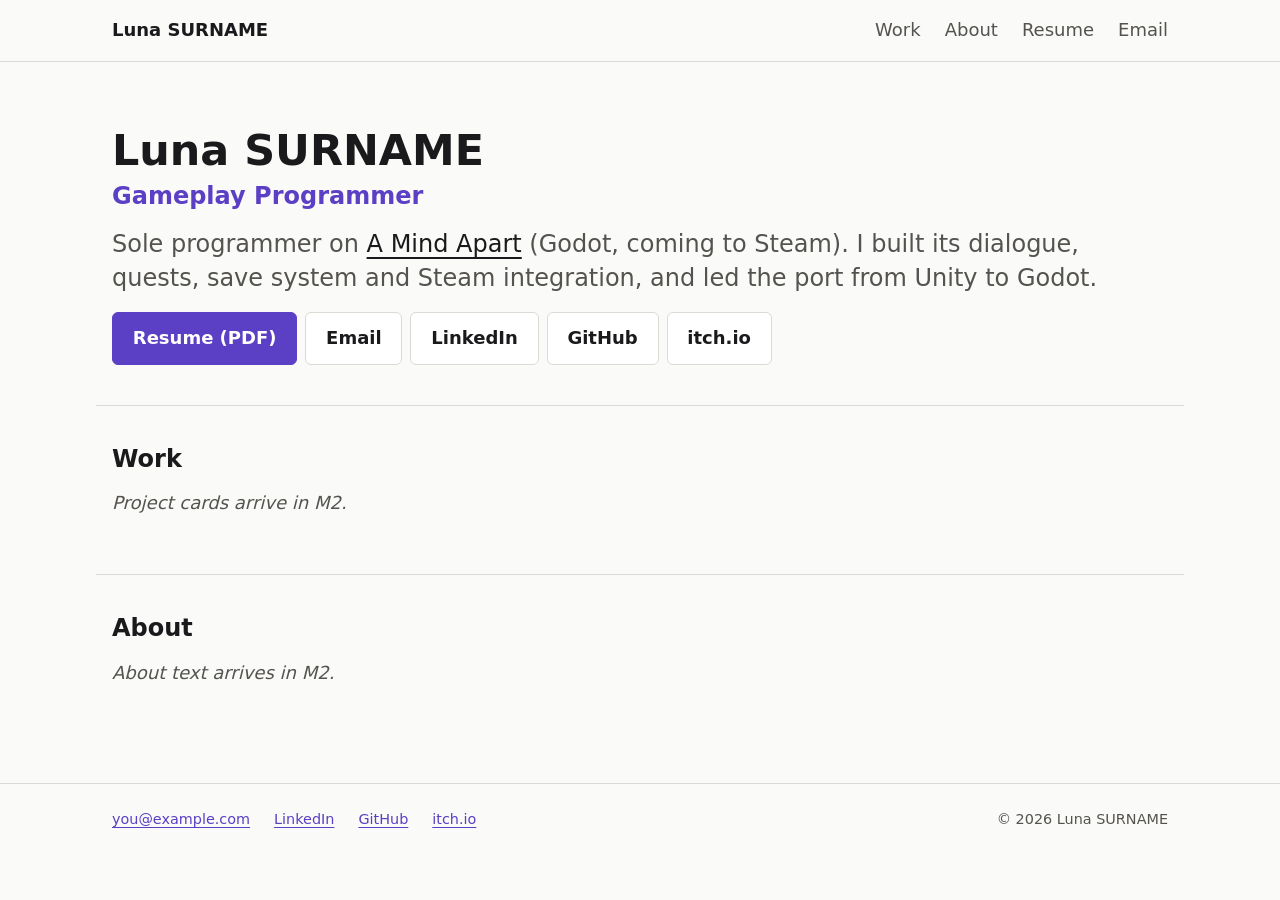
==== index.html @ 05df0f08 "Add homepage skeleton, base styles and project guidelines M1 of the portfolio plan: hero with role p" ====
<!doctype html>
<html lang="en">
<head>
  <meta charset="utf-8">
  <meta name="viewport" content="width=device-width, initial-scale=1">
  <!-- TODO: replace SURNAME everywhere on this page -->
  <title>Luna SURNAME · Gameplay Programmer</title>
  <meta name="description" content="Gameplay programmer working in Godot and Unity. Sole programmer on A Mind Apart, coming to Steam.">
  <meta name="color-scheme" content="dark light">
  <link rel="stylesheet" href="css/style.css">
</head>
<body>
  <a class="skip-link" href="#main">Skip to content</a>

  <header class="site-header">
    <div class="wrap header-inner">
      <a class="site-name" href="./">Luna SURNAME</a>
      <nav aria-label="Main">
        <ul class="nav-list">
          <li><a href="#work">Work</a></li>
          <li><a href="#about">About</a></li>
          <!-- TODO: add the PDF at this path -->
          <li><a href="assets/resume/luna-surname-resume.pdf" target="_blank" rel="noopener">Resume</a></li>
          <!-- TODO: real email -->
          <li><a href="mailto:you@example.com">Email</a></li>
        </ul>
      </nav>
    </div>
  </header>

  <main id="main">
    <section class="hero wrap" aria-labelledby="hero-title">
      <h1 id="hero-title">
        Luna SURNAME
        <span class="hero-role">Gameplay Programmer</span>
      </h1>
      <p class="hero-pitch">
        Sole programmer on <a href="projects/a-mind-apart.html">A Mind Apart</a>
        (Godot, coming to Steam). I built its dialogue, quests, save system and
        Steam integration, and led the port from Unity to Godot.
      </p>
      <ul class="hero-links">
        <li><a class="btn btn-primary" href="assets/resume/luna-surname-resume.pdf" target="_blank" rel="noopener">Resume (PDF)</a></li>
        <li><a class="btn" href="mailto:you@example.com">Email</a></li>
        <!-- TODO: real profile URLs -->
        <li><a class="btn" href="https://www.linkedin.com/in/TODO" rel="noopener">LinkedIn</a></li>
        <li><a class="btn" href="https://github.com/EllaLuna" rel="noopener">GitHub</a></li>
        <li><a class="btn" href="https://TODO.itch.io" rel="noopener">itch.io</a></li>
      </ul>
    </section>

    <section id="work" class="wrap section" aria-labelledby="work-title">
      <h2 id="work-title">Work</h2>
      <p class="placeholder">Project cards arrive in M2.</p>
    </section>

    <section id="about" class="wrap section" aria-labelledby="about-title">
      <h2 id="about-title">About</h2>
      <p class="placeholder">About text arrives in M2.</p>
    </section>
  </main>

  <footer class="site-footer">
    <div class="wrap footer-inner">
      <ul class="footer-links">
        <li><a href="mailto:you@example.com">you@example.com</a></li>
        <li><a href="https://www.linkedin.com/in/TODO" rel="noopener">LinkedIn</a></li>
        <li><a href="https://github.com/EllaLuna" rel="noopener">GitHub</a></li>
        <li><a href="https://TODO.itch.io" rel="noopener">itch.io</a></li>
      </ul>
      <p class="footer-copy">© 2026 Luna SURNAME</p>
    </div>
  </footer>
</body>
</html>
---- css/style.css ----
/* ---------- Tokens ---------- */
/* Dark is the base; light applies only when the OS asks for it. */
:root {
  --bg: #121214;
  --surface: #1c1c20;
  --border: #2e2e34;
  --text: #e8e6e3;
  --text-muted: #a8a6a3;
  /* TODO: swap for a color from A Mind Apart's palette (keep >= 4.5:1 on --bg) */
  --accent: #b69cff;
  --accent-text: #121214;

  --font-sans: system-ui, -apple-system, "Segoe UI", Roboto, sans-serif;
  --step-0: clamp(1rem, 0.95rem + 0.25vw, 1.125rem);
  --step-1: clamp(1.25rem, 1.1rem + 0.6vw, 1.5rem);
  --step-2: clamp(1.75rem, 1.4rem + 1.6vw, 2.75rem);

  --space-1: 0.5rem;
  --space-2: 1rem;
  --space-3: 1.5rem;
  --space-4: 2.5rem;
  --space-5: 4rem;

  --radius: 6px;
  --max-width: 68rem;
  --measure: 68ch;
}

@media (prefers-color-scheme: light) {
  :root {
    --bg: #fafaf8;
    --surface: #ffffff;
    --border: #dddad5;
    --text: #1a1a1c;
    --text-muted: #55534f;
    --accent: #5b3fc4;
    --accent-text: #ffffff;
  }
}

/* ---------- Base ---------- */
*, *::before, *::after { box-sizing: border-box; }

body {
  margin: 0;
  background: var(--bg);
  color: var(--text);
  font-family: var(--font-sans);
  font-size: var(--step-0);
  line-height: 1.6;
}

h1, h2, h3 { line-height: 1.15; margin: 0 0 var(--space-2); }
h2 { font-size: var(--step-1); }
p { margin: 0 0 var(--space-2); max-width: var(--measure); }
img, video { max-width: 100%; height: auto; display: block; }

a { color: var(--accent); text-underline-offset: 0.2em; }
a:hover { text-decoration-thickness: 2px; }

:focus-visible {
  outline: 3px solid var(--accent);
  outline-offset: 3px;
  border-radius: 2px;
}

ul[class] { list-style: none; margin: 0; padding: 0; }

.wrap {
  width: 100%;
  max-width: var(--max-width);
  margin-inline: auto;
  padding-inline: var(--space-2);
}

.skip-link {
  position: absolute;
  left: var(--space-2);
  top: -3rem;
  padding: var(--space-1) var(--space-2);
  background: var(--accent);
  color: var(--accent-text);
  z-index: 10;
}
.skip-link:focus { top: var(--space-1); }

/* ---------- Header ---------- */
.site-header { border-bottom: 1px solid var(--border); }

.header-inner {
  display: flex;
  flex-wrap: wrap;
  align-items: center;
  justify-content: space-between;
  gap: var(--space-1) var(--space-3);
  padding-block: var(--space-2);
}

.site-name {
  color: var(--text);
  font-weight: 700;
  text-decoration: none;
}

.nav-list { display: flex; flex-wrap: wrap; gap: var(--space-3); }
.nav-list a { color: var(--text-muted); text-decoration: none; }
.nav-list a:hover { color: var(--text); }

/* ---------- Hero ---------- */
.hero { padding-block: var(--space-5) var(--space-4); }

.hero h1 { font-size: var(--step-2); }

.hero-role {
  display: block;
  color: var(--accent);
  font-size: var(--step-1);
  font-weight: 600;
  margin-top: var(--space-1);
}

.hero-pitch { font-size: var(--step-1); line-height: 1.45; color: var(--text-muted); }
.hero-pitch a { color: var(--text); }

.hero-links {
  display: flex;
  flex-wrap: wrap;
  gap: var(--space-1);
  margin-top: var(--space-3);
}

/* ---------- Buttons ---------- */
.btn {
  display: inline-block;
  padding: 0.6em 1.1em;
  border: 1px solid var(--border);
  border-radius: var(--radius);
  background: var(--surface);
  color: var(--text);
  text-decoration: none;
  font-weight: 600;
}
.btn:hover { border-color: var(--accent); }

.btn-primary {
  background: var(--accent);
  border-color: var(--accent);
  color: var(--accent-text);
}

/* ---------- Sections ---------- */
.section { padding-block: var(--space-4); border-top: 1px solid var(--border); }
.placeholder { color: var(--text-muted); font-style: italic; }

/* ---------- Footer ---------- */
.site-footer { border-top: 1px solid var(--border); margin-top: var(--space-4); }

.footer-inner {
  display: flex;
  flex-wrap: wrap;
  justify-content: space-between;
  gap: var(--space-2);
  padding-block: var(--space-3);
  font-size: 0.9rem;
}

.footer-links { display: flex; flex-wrap: wrap; gap: var(--space-3); }
.footer-copy { margin: 0; color: var(--text-muted); }

@media (prefers-reduced-motion: reduce) {
  *, *::before, *::after { animation: none !important; transition: none !important; scroll-behavior: auto !important; }
}
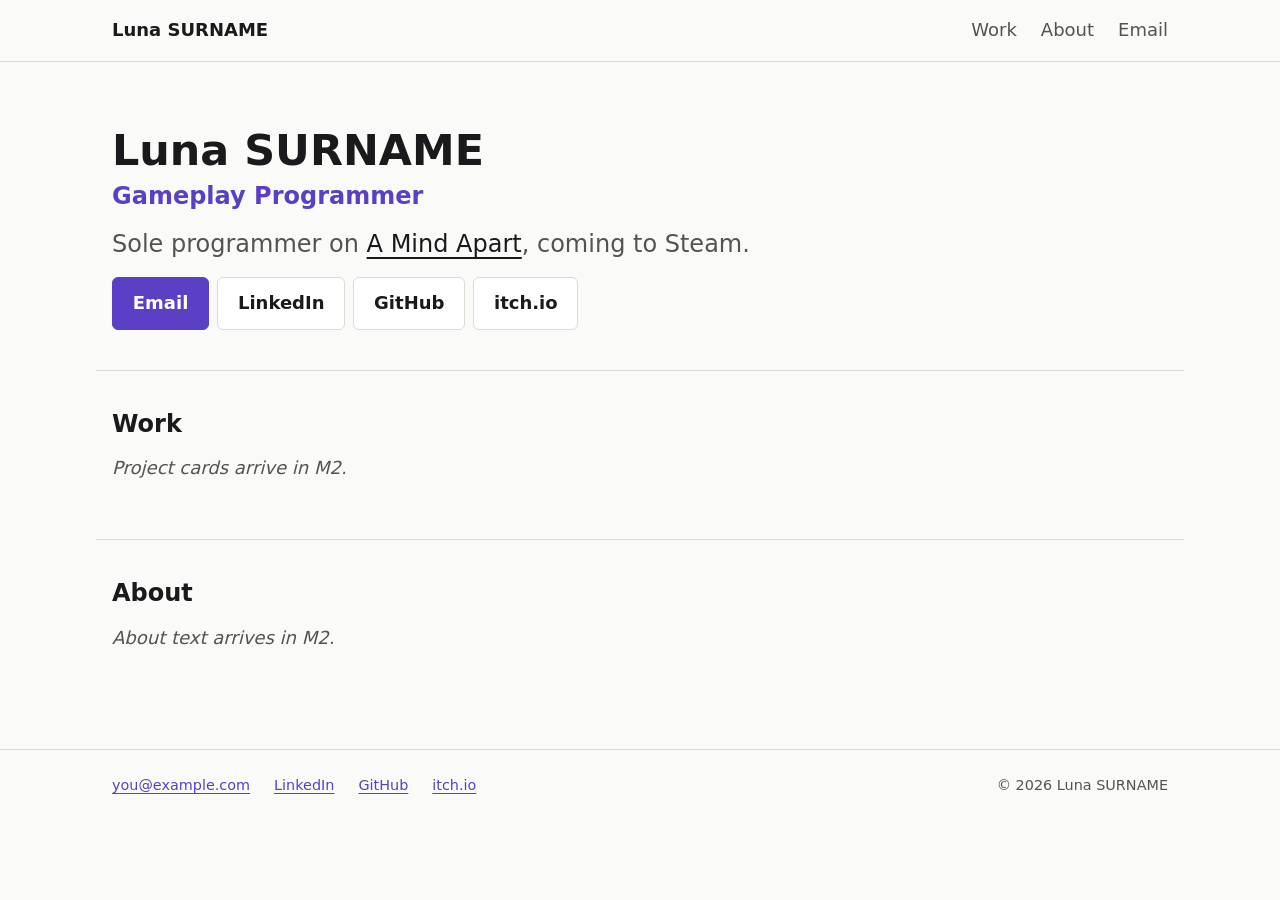
==== commit b5e4cce1: "Shorten hero pitch and remove resume links Site is now a showcase rather than a breakdown of systems" ====
--- a/index.html
+++ b/index.html
@@ -19,8 +19,6 @@
         <ul class="nav-list">
           <li><a href="#work">Work</a></li>
           <li><a href="#about">About</a></li>
-          <!-- TODO: add the PDF at this path -->
-          <li><a href="assets/resume/luna-surname-resume.pdf" target="_blank" rel="noopener">Resume</a></li>
           <!-- TODO: real email -->
           <li><a href="mailto:you@example.com">Email</a></li>
         </ul>
@@ -35,13 +33,10 @@
         <span class="hero-role">Gameplay Programmer</span>
       </h1>
       <p class="hero-pitch">
-        Sole programmer on <a href="projects/a-mind-apart.html">A Mind Apart</a>
-        (Godot, coming to Steam). I built its dialogue, quests, save system and
-        Steam integration, and led the port from Unity to Godot.
+        Sole programmer on <a href="projects/a-mind-apart.html">A Mind Apart</a>, coming to Steam.
       </p>
       <ul class="hero-links">
-        <li><a class="btn btn-primary" href="assets/resume/luna-surname-resume.pdf" target="_blank" rel="noopener">Resume (PDF)</a></li>
-        <li><a class="btn" href="mailto:you@example.com">Email</a></li>
+        <li><a class="btn btn-primary" href="mailto:you@example.com">Email</a></li>
         <!-- TODO: real profile URLs -->
         <li><a class="btn" href="https://www.linkedin.com/in/TODO" rel="noopener">LinkedIn</a></li>
         <li><a class="btn" href="https://github.com/EllaLuna" rel="noopener">GitHub</a></li>
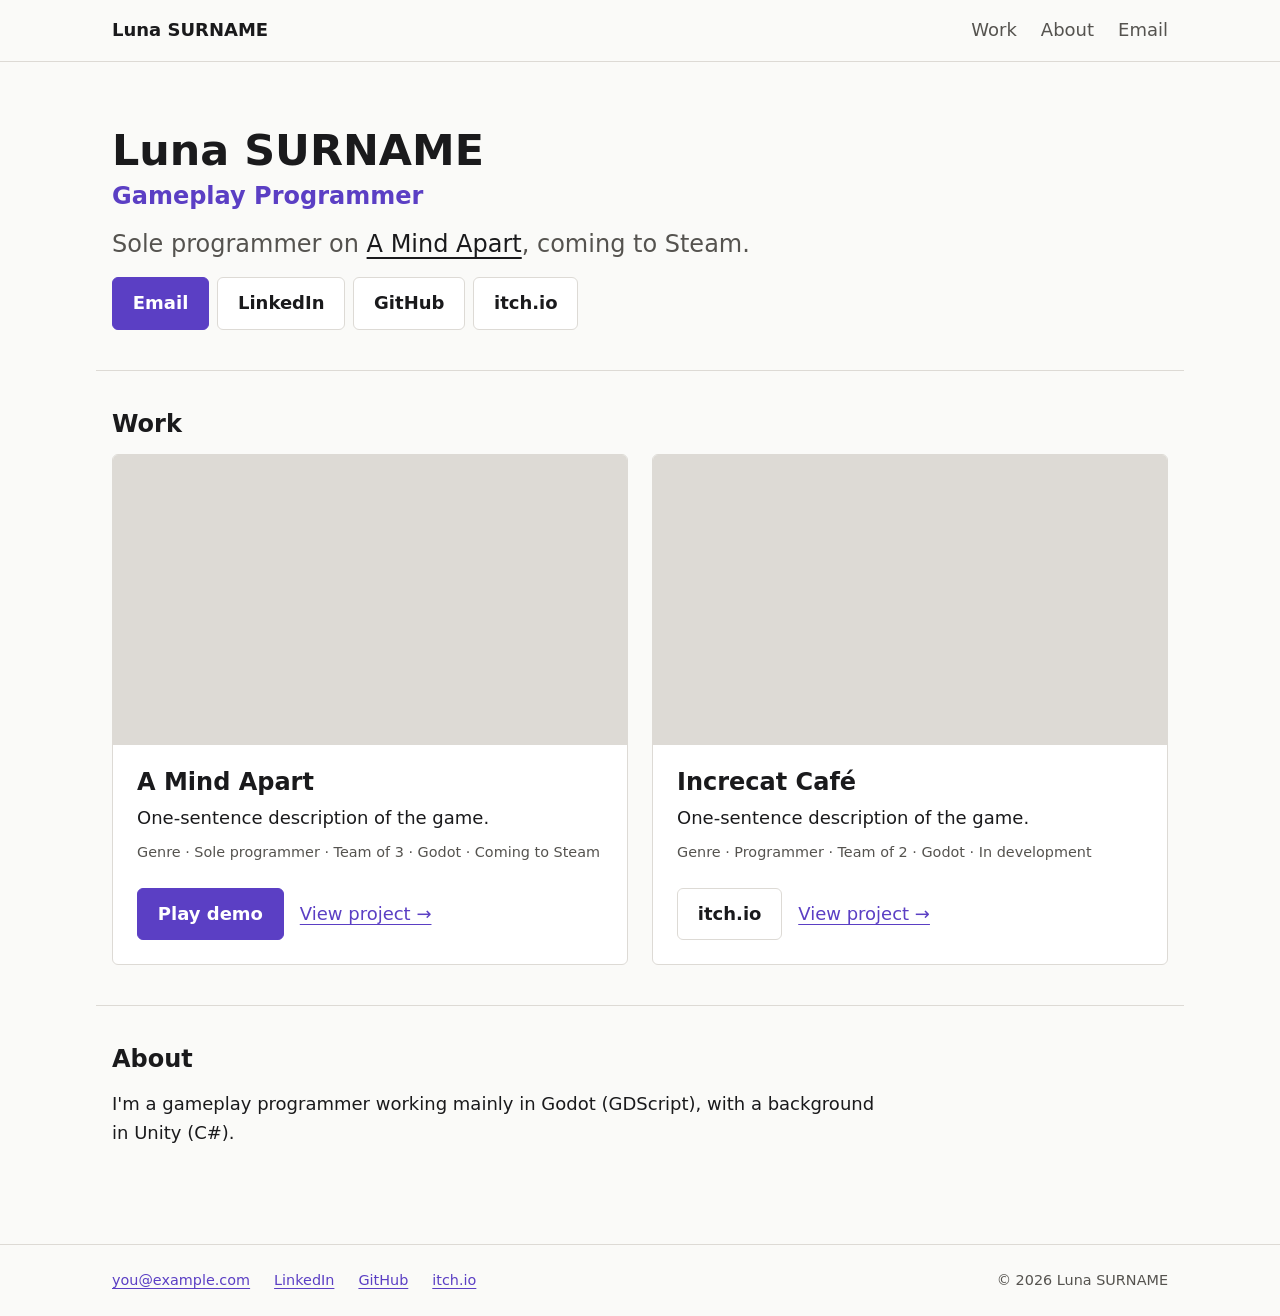
==== commit e65f56c9: "Add homepage project cards and A Mind Apart page Homepage: Work cards for A Mind Apart and Increcat " ====
--- a/index.html
+++ b/index.html
@@ -8,6 +8,7 @@
   <meta name="description" content="Gameplay programmer working in Godot and Unity. Sole programmer on A Mind Apart, coming to Steam.">
   <meta name="color-scheme" content="dark light">
   <link rel="stylesheet" href="css/style.css">
+  <script src="js/main.js" defer></script>
 </head>
 <body>
   <a class="skip-link" href="#main">Skip to content</a>
@@ -46,12 +47,56 @@
 
     <section id="work" class="wrap section" aria-labelledby="work-title">
       <h2 id="work-title">Work</h2>
-      <p class="placeholder">Project cards arrive in M2.</p>
+      <ul class="project-grid">
+        <li class="project-card">
+          <!-- TODO: add card-poster.webp (1280x720) and card-loop.mp4 (6-8 s, no audio) -->
+          <div class="card-media">
+            <video muted loop playsinline preload="none" width="1280" height="720"
+                   poster="assets/img/a-mind-apart/card-poster.webp"
+                   aria-label="Gameplay clip from A Mind Apart">
+              <source src="assets/video/a-mind-apart/card-loop.mp4" type="video/mp4">
+            </video>
+            <button class="loop-toggle" type="button" hidden>Pause</button>
+          </div>
+          <div class="card-body">
+            <h3><a href="projects/a-mind-apart.html">A Mind Apart</a></h3>
+            <!-- TODO: one sentence about the game, and its genre below -->
+            <p class="card-desc">One-sentence description of the game.</p>
+            <p class="role-line">Genre · Sole programmer · Team of 3 · Godot · Coming to Steam</p>
+            <div class="card-actions">
+              <!-- TODO: real demo link -->
+              <a class="btn btn-primary" href="https://store.steampowered.com/app/TODO" rel="noopener">Play demo</a>
+              <a href="projects/a-mind-apart.html">View project →</a>
+            </div>
+          </div>
+        </li>
+
+        <li class="project-card">
+          <div class="card-media">
+            <video muted loop playsinline preload="none" width="1280" height="720"
+                   poster="assets/img/increcat-cafe/card-poster.webp"
+                   aria-label="Gameplay clip from Increcat Café">
+              <source src="assets/video/increcat-cafe/card-loop.mp4" type="video/mp4">
+            </video>
+            <button class="loop-toggle" type="button" hidden>Pause</button>
+          </div>
+          <div class="card-body">
+            <h3><a href="projects/increcat-cafe.html">Increcat Café</a></h3>
+            <p class="card-desc">One-sentence description of the game.</p>
+            <p class="role-line">Genre · Programmer · Team of 2 · Godot · In development</p>
+            <div class="card-actions">
+              <!-- TODO: real itch.io page -->
+              <a class="btn" href="https://TODO.itch.io/increcat-cafe" rel="noopener">itch.io</a>
+              <a href="projects/increcat-cafe.html">View project →</a>
+            </div>
+          </div>
+        </li>
+      </ul>
     </section>
 
     <section id="about" class="wrap section" aria-labelledby="about-title">
       <h2 id="about-title">About</h2>
-      <p class="placeholder">About text arrives in M2.</p>
+      <p>I'm a gameplay programmer working mainly in Godot (GDScript), with a background in Unity (C#).</p>
     </section>
   </main>
 
--- a/css/style.css
+++ b/css/style.css
@@ -150,7 +150,146 @@
 
 /* ---------- Sections ---------- */
 .section { padding-block: var(--space-4); border-top: 1px solid var(--border); }
-.placeholder { color: var(--text-muted); font-style: italic; }
+
+/* ---------- Project cards ---------- */
+.project-grid { display: grid; gap: var(--space-3); }
+
+@media (min-width: 768px) {
+  .project-grid { grid-template-columns: 1fr 1fr; }
+}
+
+.project-card {
+  display: flex;
+  flex-direction: column;
+  background: var(--surface);
+  border: 1px solid var(--border);
+  border-radius: var(--radius);
+  overflow: hidden;
+}
+
+.card-media {
+  position: relative;
+  aspect-ratio: 16 / 9;
+  background: var(--border);
+}
+.card-media video { width: 100%; height: 100%; object-fit: cover; }
+
+/* Sits on top of footage, so it uses fixed colors rather than theme tokens. */
+.loop-toggle {
+  position: absolute;
+  right: var(--space-1);
+  bottom: var(--space-1);
+  padding: 0.3em 0.8em;
+  font: inherit;
+  font-size: 0.85rem;
+  font-weight: 600;
+  color: #fff;
+  background: rgb(0 0 0 / 0.7);
+  border: 1px solid rgb(255 255 255 / 0.35);
+  border-radius: var(--radius);
+  cursor: pointer;
+}
+
+.card-body {
+  display: flex;
+  flex-direction: column;
+  gap: var(--space-1);
+  flex: 1;
+  padding: var(--space-3);
+}
+.card-body h3 { font-size: var(--step-1); margin: 0; }
+.card-body h3 a { color: var(--text); text-decoration: none; }
+.card-body h3 a:hover { text-decoration: underline; }
+.card-desc { margin: 0; }
+.role-line { margin: 0; color: var(--text-muted); font-size: 0.9rem; }
+
+.card-actions {
+  display: flex;
+  flex-wrap: wrap;
+  align-items: center;
+  gap: var(--space-2);
+  margin-top: auto;
+  padding-top: var(--space-2);
+}
+
+/* ---------- Project page ---------- */
+.project-header { padding-block: var(--space-5) var(--space-4); }
+.project-header h1 { font-size: var(--step-2); }
+.project-desc { font-size: var(--step-1); line-height: 1.45; }
+.project-header .hero-links { margin-top: var(--space-2); }
+
+.trailer {
+  position: relative;
+  aspect-ratio: 16 / 9;
+  background: var(--border);
+  border-radius: var(--radius);
+  overflow: hidden;
+}
+.trailer-link, .trailer iframe {
+  display: block;
+  width: 100%;
+  height: 100%;
+  border: 0;
+}
+.trailer-link img { width: 100%; height: 100%; object-fit: cover; }
+
+/* Play badge on top of footage: fixed colors, not theme tokens. */
+.trailer-play {
+  position: absolute;
+  inset: 50% auto auto 50%;
+  width: 4.5rem;
+  height: 4.5rem;
+  translate: -50% -50%;
+  border-radius: 50%;
+  background: rgb(0 0 0 / 0.7);
+  border: 2px solid rgb(255 255 255 / 0.8);
+}
+.trailer-play::after {
+  content: "";
+  position: absolute;
+  inset: 50% auto auto 54%;
+  translate: -50% -50%;
+  border-style: solid;
+  border-width: 0.9rem 0 0.9rem 1.5rem;
+  border-color: transparent transparent transparent #fff;
+}
+.trailer-link:hover .trailer-play,
+.trailer-link:focus-visible .trailer-play { background: var(--accent); }
+
+.clip-grid, .shot-grid {
+  display: grid;
+  gap: var(--space-3);
+  grid-template-columns: repeat(auto-fit, minmax(min(100%, 18rem), 1fr));
+}
+.shot-grid { grid-template-columns: repeat(auto-fit, minmax(min(100%, 24rem), 1fr)); }
+.clip { margin: 0; }
+.clip .card-media { border-radius: var(--radius); overflow: hidden; }
+.clip figcaption { margin-top: var(--space-1); font-weight: 600; }
+
+.shot-grid img {
+  width: 100%;
+  aspect-ratio: 16 / 9;
+  object-fit: cover;
+  background: var(--border);
+  border-radius: var(--radius);
+}
+
+.project-nav {
+  display: flex;
+  flex-wrap: wrap;
+  justify-content: space-between;
+  gap: var(--space-2);
+  font-weight: 600;
+}
+
+.visually-hidden {
+  position: absolute;
+  width: 1px;
+  height: 1px;
+  overflow: hidden;
+  clip-path: inset(50%);
+  white-space: nowrap;
+}
 
 /* ---------- Footer ---------- */
 .site-footer { border-top: 1px solid var(--border); margin-top: var(--space-4); }
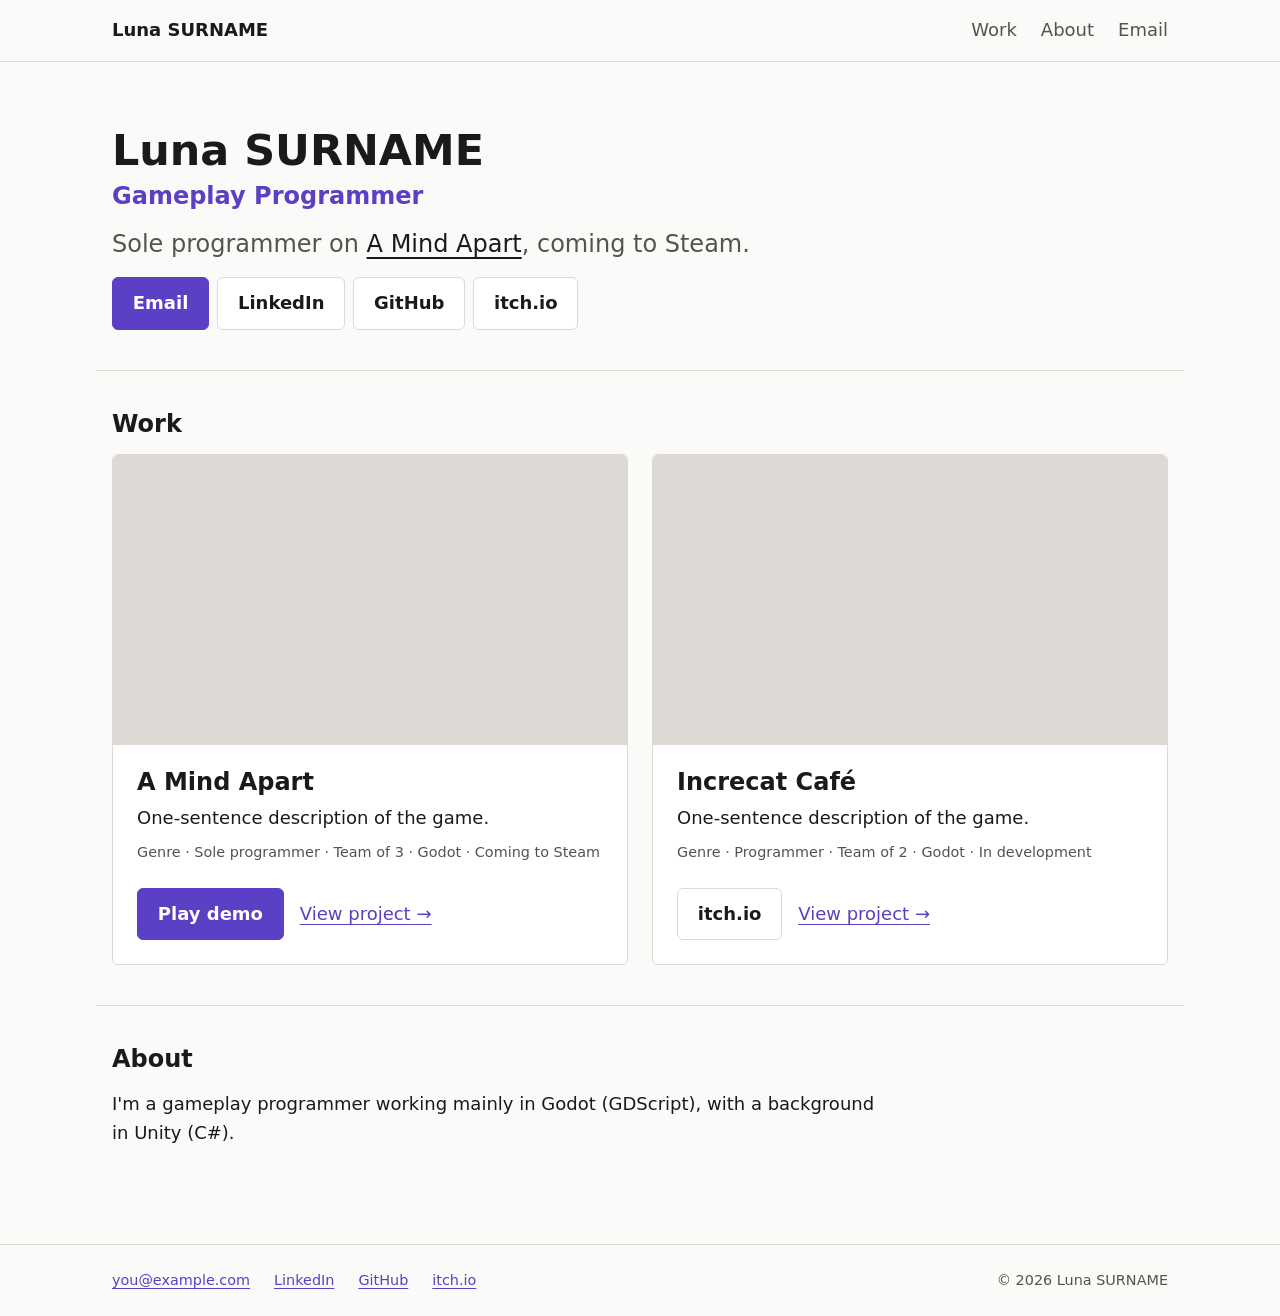
==== commit b2c87e4e: "Add favicon, 404 page and link previews; fix a11y issues - favicon.svg linked from every page - 404." ====
--- a/index.html
+++ b/index.html
@@ -7,6 +7,15 @@
   <title>Luna SURNAME · Gameplay Programmer</title>
   <meta name="description" content="Gameplay programmer working in Godot and Unity. Sole programmer on A Mind Apart, coming to Steam.">
   <meta name="color-scheme" content="dark light">
+  <link rel="icon" href="favicon.svg" type="image/svg+xml">
+  <link rel="canonical" href="https://ellaluna.github.io/portfolio-demo/">
+  <!-- Link previews (LinkedIn, Discord, Slack). TODO: add the 1200x630 image at assets/img/og-home.jpg -->
+  <meta property="og:type" content="website">
+  <meta property="og:title" content="Luna SURNAME · Gameplay Programmer">
+  <meta property="og:description" content="Gameplay programmer working in Godot and Unity. Sole programmer on A Mind Apart, coming to Steam.">
+  <meta property="og:url" content="https://ellaluna.github.io/portfolio-demo/">
+  <meta property="og:image" content="https://ellaluna.github.io/portfolio-demo/assets/img/og-home.jpg">
+  <meta name="twitter:card" content="summary_large_image">
   <link rel="stylesheet" href="css/style.css">
   <script src="js/main.js" defer></script>
 </head>
@@ -66,7 +75,7 @@
             <div class="card-actions">
               <!-- TODO: real demo link -->
               <a class="btn btn-primary" href="https://store.steampowered.com/app/TODO" rel="noopener">Play demo</a>
-              <a href="projects/a-mind-apart.html">View project →</a>
+              <a href="projects/a-mind-apart.html">View project<span class="visually-hidden">: A Mind Apart</span> →</a>
             </div>
           </div>
         </li>
@@ -86,8 +95,8 @@
             <p class="role-line">Genre · Programmer · Team of 2 · Godot · In development</p>
             <div class="card-actions">
               <!-- TODO: real itch.io page -->
-              <a class="btn" href="https://TODO.itch.io/increcat-cafe" rel="noopener">itch.io</a>
-              <a href="projects/increcat-cafe.html">View project →</a>
+              <a class="btn" href="https://TODO.itch.io/increcat-cafe" rel="noopener"><span class="visually-hidden">Increcat Café on </span>itch.io</a>
+              <a href="projects/increcat-cafe.html">View project<span class="visually-hidden">: Increcat Café</span> →</a>
             </div>
           </div>
         </li>
--- a/css/style.css
+++ b/css/style.css
@@ -255,6 +255,8 @@
 }
 .trailer-link:hover .trailer-play,
 .trailer-link:focus-visible .trailer-play { background: var(--accent); }
+.trailer-link:hover .trailer-play::after,
+.trailer-link:focus-visible .trailer-play::after { border-left-color: var(--accent-text); }
 
 .clip-grid, .shot-grid {
   display: grid;
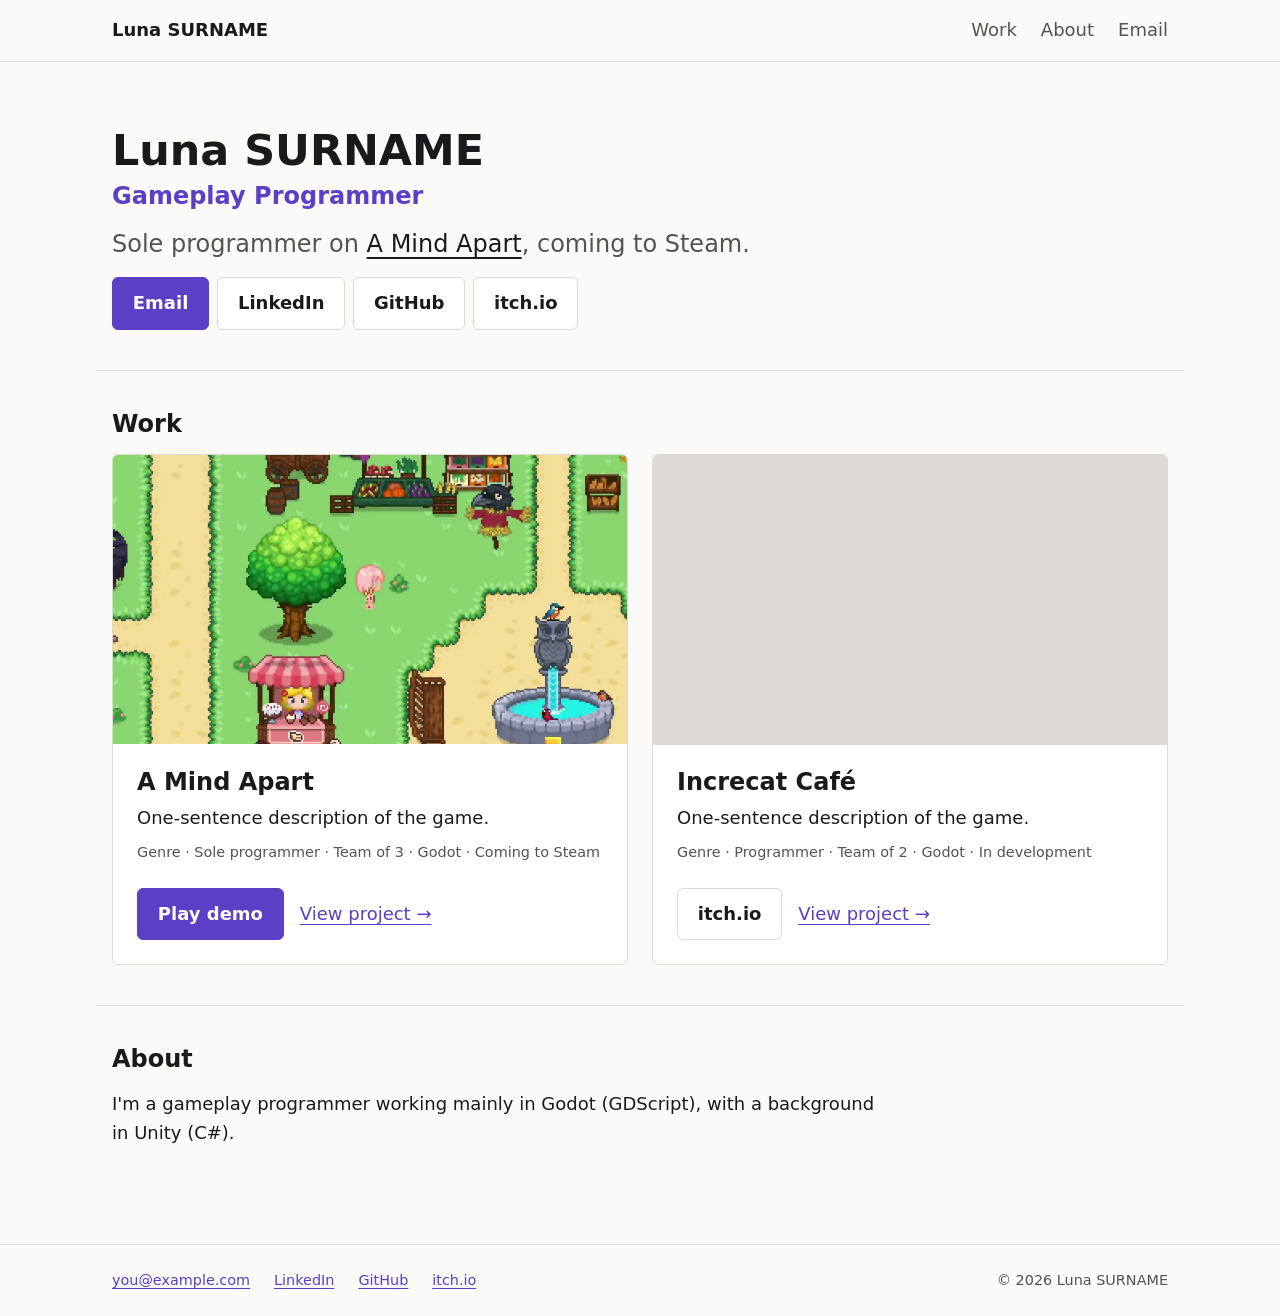
==== commit 948a7f68: "Add A Mind Apart media Clips cut from the announcement trailer (H.264 720p, no audio, 250-670 KB eac" ====
--- a/index.html
+++ b/index.html
@@ -58,7 +58,6 @@
       <h2 id="work-title">Work</h2>
       <ul class="project-grid">
         <li class="project-card">
-          <!-- TODO: add card-poster.webp (1280x720) and card-loop.mp4 (6-8 s, no audio) -->
           <div class="card-media">
             <video muted loop playsinline preload="none" width="1280" height="720"
                    poster="assets/img/a-mind-apart/card-poster.webp"
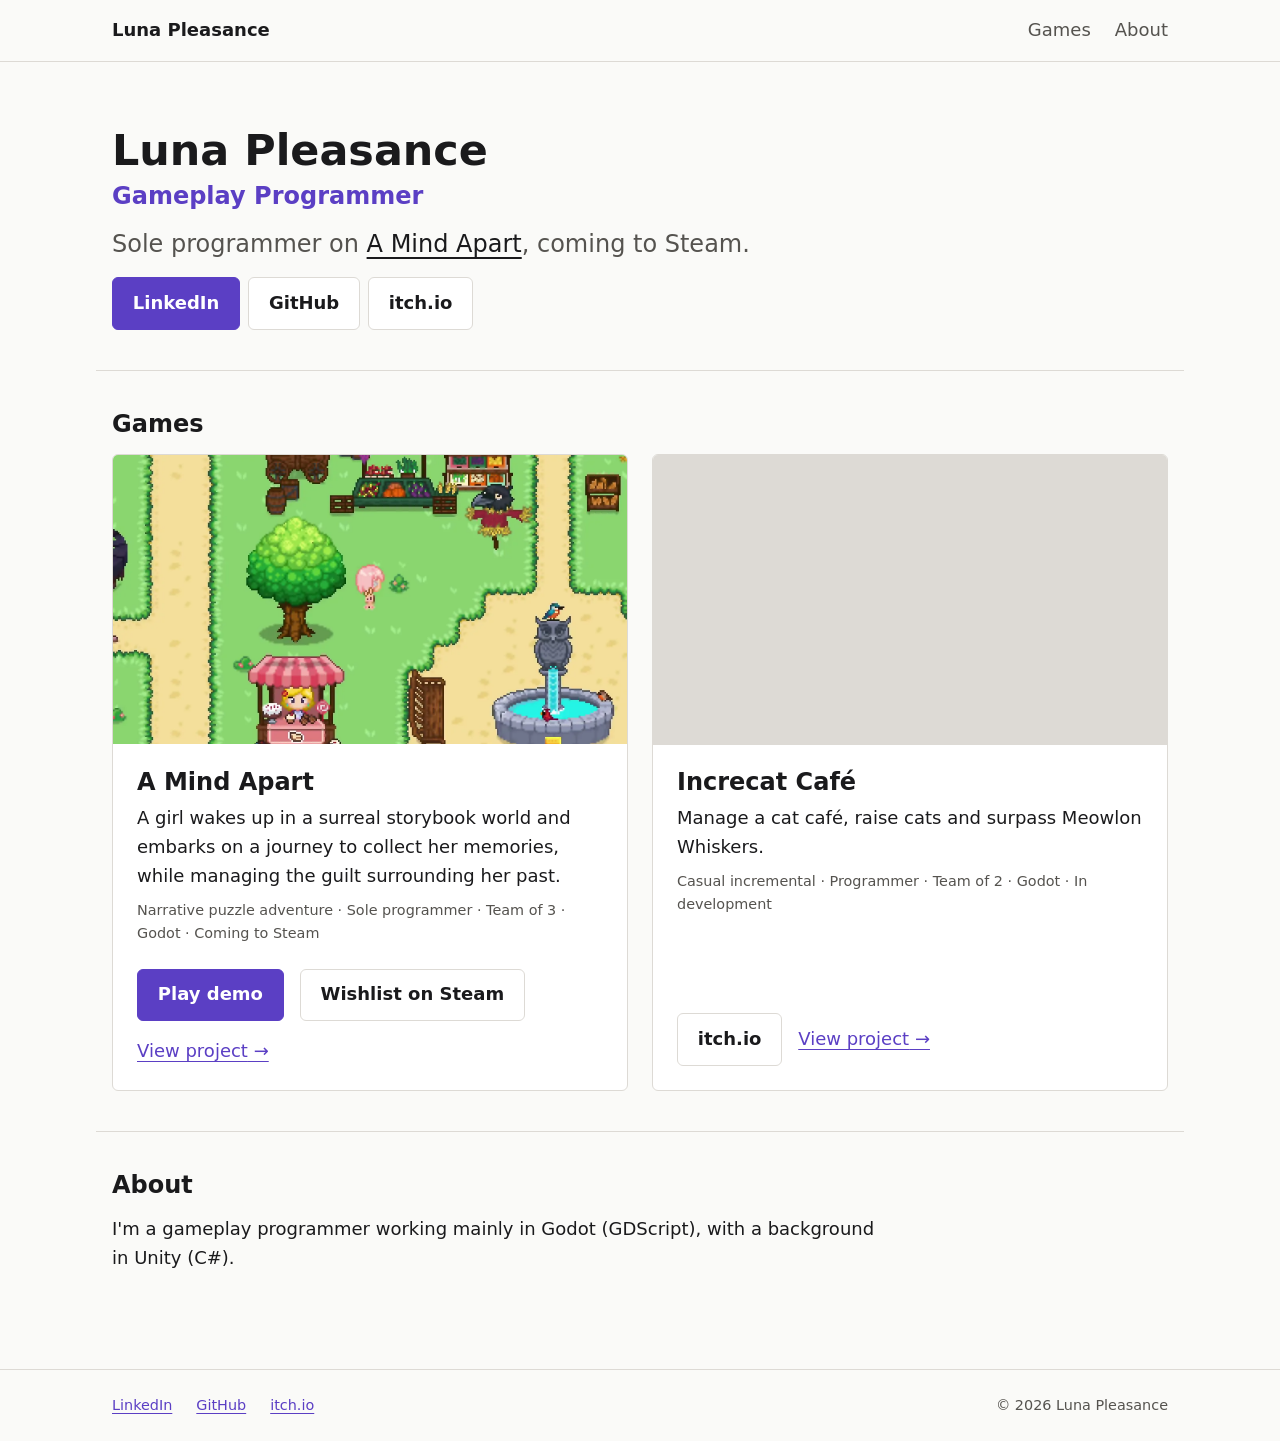
==== commit 29dd0b8f: "Fill in real content and refocus copy on the games - Name set to Luna Pleasance; LinkedIn and tinypu" ====
--- a/index.html
+++ b/index.html
@@ -3,16 +3,15 @@
 <head>
   <meta charset="utf-8">
   <meta name="viewport" content="width=device-width, initial-scale=1">
-  <!-- TODO: replace SURNAME everywhere on this page -->
-  <title>Luna SURNAME · Gameplay Programmer</title>
-  <meta name="description" content="Gameplay programmer working in Godot and Unity. Sole programmer on A Mind Apart, coming to Steam.">
+  <title>Luna Pleasance · Gameplay Programmer</title>
+  <meta name="description" content="Games by Luna Pleasance, gameplay programmer: A Mind Apart, a narrative puzzle adventure coming to Steam, and Increcat Café, a casual incremental about running a cat café.">
   <meta name="color-scheme" content="dark light">
   <link rel="icon" href="favicon.svg" type="image/svg+xml">
   <link rel="canonical" href="https://ellaluna.github.io/portfolio-demo/">
-  <!-- Link previews (LinkedIn, Discord, Slack). TODO: add the 1200x630 image at assets/img/og-home.jpg -->
+  <!-- Link previews (LinkedIn, Discord, Slack). -->
   <meta property="og:type" content="website">
-  <meta property="og:title" content="Luna SURNAME · Gameplay Programmer">
-  <meta property="og:description" content="Gameplay programmer working in Godot and Unity. Sole programmer on A Mind Apart, coming to Steam.">
+  <meta property="og:title" content="Luna Pleasance · Gameplay Programmer">
+  <meta property="og:description" content="Games by Luna Pleasance, gameplay programmer: A Mind Apart, a narrative puzzle adventure coming to Steam, and Increcat Café, a casual incremental about running a cat café.">
   <meta property="og:url" content="https://ellaluna.github.io/portfolio-demo/">
   <meta property="og:image" content="https://ellaluna.github.io/portfolio-demo/assets/img/og-home.jpg">
   <meta name="twitter:card" content="summary_large_image">
@@ -24,13 +23,11 @@
 
   <header class="site-header">
     <div class="wrap header-inner">
-      <a class="site-name" href="./">Luna SURNAME</a>
+      <a class="site-name" href="./">Luna Pleasance</a>
       <nav aria-label="Main">
         <ul class="nav-list">
-          <li><a href="#work">Work</a></li>
+          <li><a href="#work">Games</a></li>
           <li><a href="#about">About</a></li>
-          <!-- TODO: real email -->
-          <li><a href="mailto:you@example.com">Email</a></li>
         </ul>
       </nav>
     </div>
@@ -39,23 +36,21 @@
   <main id="main">
     <section class="hero wrap" aria-labelledby="hero-title">
       <h1 id="hero-title">
-        Luna SURNAME
+        Luna Pleasance
         <span class="hero-role">Gameplay Programmer</span>
       </h1>
       <p class="hero-pitch">
         Sole programmer on <a href="projects/a-mind-apart.html">A Mind Apart</a>, coming to Steam.
       </p>
       <ul class="hero-links">
-        <li><a class="btn btn-primary" href="mailto:you@example.com">Email</a></li>
-        <!-- TODO: real profile URLs -->
-        <li><a class="btn" href="https://www.linkedin.com/in/TODO" rel="noopener">LinkedIn</a></li>
+        <li><a class="btn btn-primary" href="https://www.linkedin.com/in/ella-luna-pleasance-769252192/" rel="noopener">LinkedIn</a></li>
         <li><a class="btn" href="https://github.com/EllaLuna" rel="noopener">GitHub</a></li>
-        <li><a class="btn" href="https://TODO.itch.io" rel="noopener">itch.io</a></li>
+        <li><a class="btn" href="https://tinypurplecat.itch.io" rel="noopener">itch.io</a></li>
       </ul>
     </section>
 
     <section id="work" class="wrap section" aria-labelledby="work-title">
-      <h2 id="work-title">Work</h2>
+      <h2 id="work-title">Games</h2>
       <ul class="project-grid">
         <li class="project-card">
           <div class="card-media">
@@ -68,12 +63,11 @@
           </div>
           <div class="card-body">
             <h3><a href="projects/a-mind-apart.html">A Mind Apart</a></h3>
-            <!-- TODO: one sentence about the game, and its genre below -->
-            <p class="card-desc">One-sentence description of the game.</p>
-            <p class="role-line">Genre · Sole programmer · Team of 3 · Godot · Coming to Steam</p>
+            <p class="card-desc">A girl wakes up in a surreal storybook world and embarks on a journey to collect her memories, while managing the guilt surrounding her past.</p>
+            <p class="role-line">Narrative puzzle adventure · Sole programmer · Team of 3 · Godot · Coming to Steam</p>
             <div class="card-actions">
-              <!-- TODO: real demo link -->
-              <a class="btn btn-primary" href="https://store.steampowered.com/app/TODO" rel="noopener">Play demo</a>
+              <a class="btn btn-primary" href="https://tinypurplecat.itch.io/a-mind-apart" rel="noopener">Play demo</a>
+              <a class="btn" href="https://store.steampowered.com/app/3713290/" rel="noopener">Wishlist on Steam</a>
               <a href="projects/a-mind-apart.html">View project<span class="visually-hidden">: A Mind Apart</span> →</a>
             </div>
           </div>
@@ -90,11 +84,10 @@
           </div>
           <div class="card-body">
             <h3><a href="projects/increcat-cafe.html">Increcat Café</a></h3>
-            <p class="card-desc">One-sentence description of the game.</p>
-            <p class="role-line">Genre · Programmer · Team of 2 · Godot · In development</p>
+            <p class="card-desc">Manage a cat café, raise cats and surpass Meowlon Whiskers.</p>
+            <p class="role-line">Casual incremental · Programmer · Team of 2 · Godot · In development</p>
             <div class="card-actions">
-              <!-- TODO: real itch.io page -->
-              <a class="btn" href="https://TODO.itch.io/increcat-cafe" rel="noopener"><span class="visually-hidden">Increcat Café on </span>itch.io</a>
+              <a class="btn" href="https://tinypurplecat.itch.io/increcat-cafe" rel="noopener"><span class="visually-hidden">Increcat Café on </span>itch.io</a>
               <a href="projects/increcat-cafe.html">View project<span class="visually-hidden">: Increcat Café</span> →</a>
             </div>
           </div>
@@ -111,12 +104,11 @@
   <footer class="site-footer">
     <div class="wrap footer-inner">
       <ul class="footer-links">
-        <li><a href="mailto:you@example.com">you@example.com</a></li>
-        <li><a href="https://www.linkedin.com/in/TODO" rel="noopener">LinkedIn</a></li>
+        <li><a href="https://www.linkedin.com/in/ella-luna-pleasance-769252192/" rel="noopener">LinkedIn</a></li>
         <li><a href="https://github.com/EllaLuna" rel="noopener">GitHub</a></li>
-        <li><a href="https://TODO.itch.io" rel="noopener">itch.io</a></li>
+        <li><a href="https://tinypurplecat.itch.io" rel="noopener">itch.io</a></li>
       </ul>
-      <p class="footer-copy">© 2026 Luna SURNAME</p>
+      <p class="footer-copy">© 2026 Luna Pleasance</p>
     </div>
   </footer>
 </body>
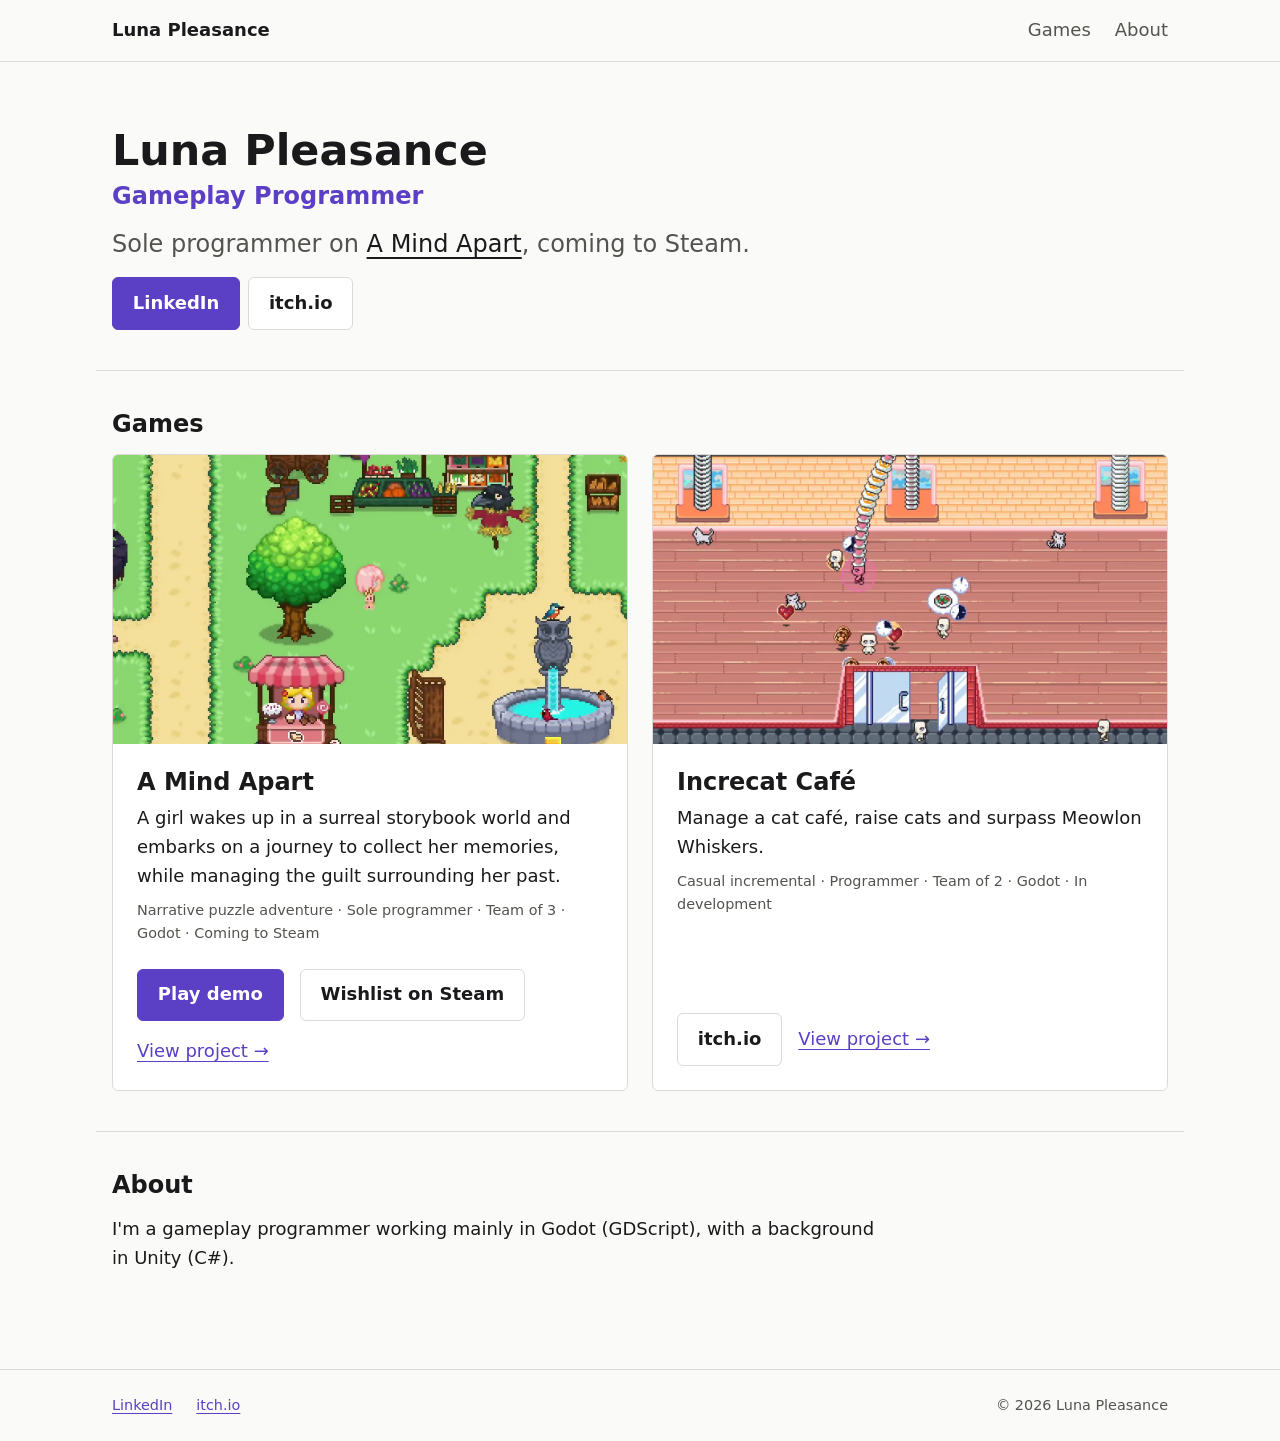
==== commit 7bbb3340: "Remove GitHub profile link The profile only holds this portfolio (game code is under NDA), so the li" ====
--- a/index.html
+++ b/index.html
@@ -44,7 +44,6 @@
       </p>
       <ul class="hero-links">
         <li><a class="btn btn-primary" href="https://www.linkedin.com/in/ella-luna-pleasance-769252192/" rel="noopener">LinkedIn</a></li>
-        <li><a class="btn" href="https://github.com/EllaLuna" rel="noopener">GitHub</a></li>
         <li><a class="btn" href="https://tinypurplecat.itch.io" rel="noopener">itch.io</a></li>
       </ul>
     </section>
@@ -105,7 +104,6 @@
     <div class="wrap footer-inner">
       <ul class="footer-links">
         <li><a href="https://www.linkedin.com/in/ella-luna-pleasance-769252192/" rel="noopener">LinkedIn</a></li>
-        <li><a href="https://github.com/EllaLuna" rel="noopener">GitHub</a></li>
         <li><a href="https://tinypurplecat.itch.io" rel="noopener">itch.io</a></li>
       </ul>
       <p class="footer-copy">© 2026 Luna Pleasance</p>
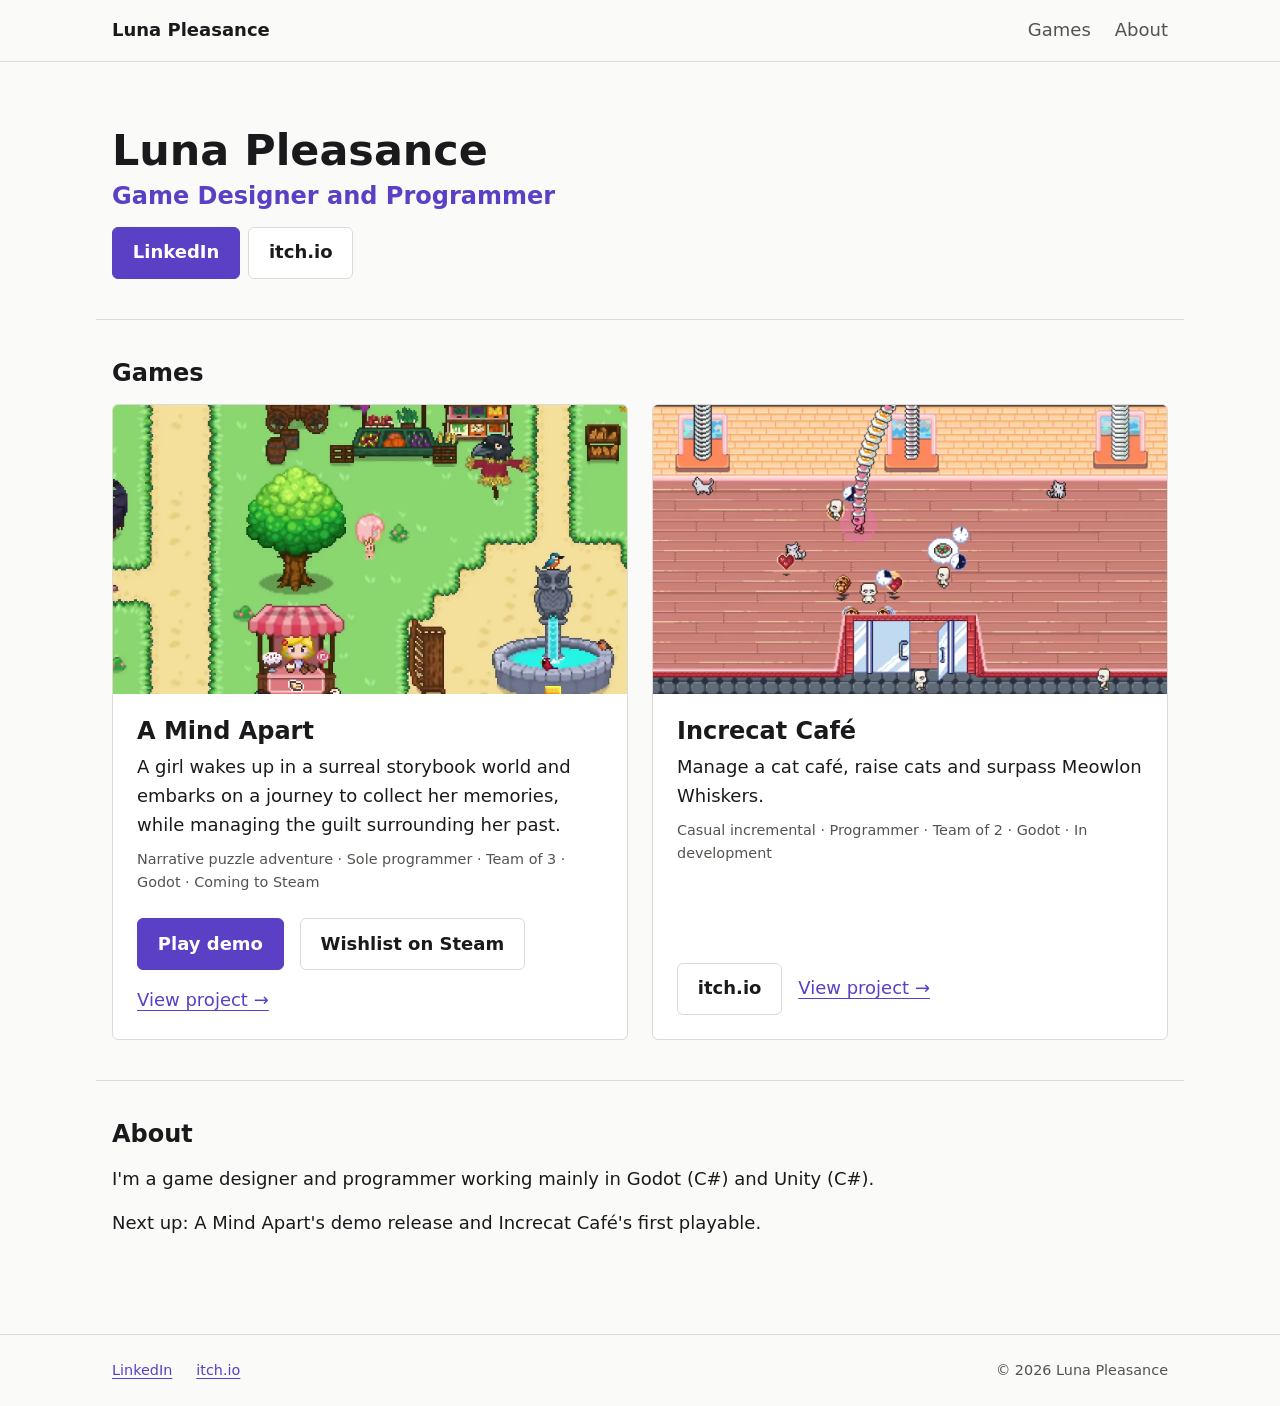
==== commit 5b21ca1f: "Retitle as Game Designer and Programmer; expand About - Hero role, page title and descriptions now r" ====
--- a/index.html
+++ b/index.html
@@ -3,15 +3,15 @@
 <head>
   <meta charset="utf-8">
   <meta name="viewport" content="width=device-width, initial-scale=1">
-  <title>Luna Pleasance · Gameplay Programmer</title>
-  <meta name="description" content="Games by Luna Pleasance, gameplay programmer: A Mind Apart, a narrative puzzle adventure coming to Steam, and Increcat Café, a casual incremental about running a cat café.">
+  <title>Luna Pleasance · Game Designer and Programmer</title>
+  <meta name="description" content="Games by Luna Pleasance, game designer and programmer: A Mind Apart, a narrative puzzle adventure coming to Steam, and Increcat Café, a casual incremental about running a cat café.">
   <meta name="color-scheme" content="dark light">
   <link rel="icon" href="favicon.svg" type="image/svg+xml">
   <link rel="canonical" href="https://ellaluna.github.io/portfolio-demo/">
   <!-- Link previews (LinkedIn, Discord, Slack). -->
   <meta property="og:type" content="website">
-  <meta property="og:title" content="Luna Pleasance · Gameplay Programmer">
-  <meta property="og:description" content="Games by Luna Pleasance, gameplay programmer: A Mind Apart, a narrative puzzle adventure coming to Steam, and Increcat Café, a casual incremental about running a cat café.">
+  <meta property="og:title" content="Luna Pleasance · Game Designer and Programmer">
+  <meta property="og:description" content="Games by Luna Pleasance, game designer and programmer: A Mind Apart, a narrative puzzle adventure coming to Steam, and Increcat Café, a casual incremental about running a cat café.">
   <meta property="og:url" content="https://ellaluna.github.io/portfolio-demo/">
   <meta property="og:image" content="https://ellaluna.github.io/portfolio-demo/assets/img/og-home.jpg">
   <meta name="twitter:card" content="summary_large_image">
@@ -37,11 +37,8 @@
     <section class="hero wrap" aria-labelledby="hero-title">
       <h1 id="hero-title">
         Luna Pleasance
-        <span class="hero-role">Gameplay Programmer</span>
+        <span class="hero-role">Game Designer and Programmer</span>
       </h1>
-      <p class="hero-pitch">
-        Sole programmer on <a href="projects/a-mind-apart.html">A Mind Apart</a>, coming to Steam.
-      </p>
       <ul class="hero-links">
         <li><a class="btn btn-primary" href="https://www.linkedin.com/in/ella-luna-pleasance-769252192/" rel="noopener">LinkedIn</a></li>
         <li><a class="btn" href="https://tinypurplecat.itch.io" rel="noopener">itch.io</a></li>
@@ -96,7 +93,8 @@
 
     <section id="about" class="wrap section" aria-labelledby="about-title">
       <h2 id="about-title">About</h2>
-      <p>I'm a gameplay programmer working mainly in Godot (GDScript), with a background in Unity (C#).</p>
+      <p>I'm a game designer and programmer working mainly in Godot (C#) and Unity (C#).</p>
+      <p>Next up: A Mind Apart's demo release and Increcat Café's first playable.</p>
     </section>
   </main>
 
--- a/css/style.css
+++ b/css/style.css
@@ -119,9 +119,6 @@
   margin-top: var(--space-1);
 }
 
-.hero-pitch { font-size: var(--step-1); line-height: 1.45; color: var(--text-muted); }
-.hero-pitch a { color: var(--text); }
-
 .hero-links {
   display: flex;
   flex-wrap: wrap;
